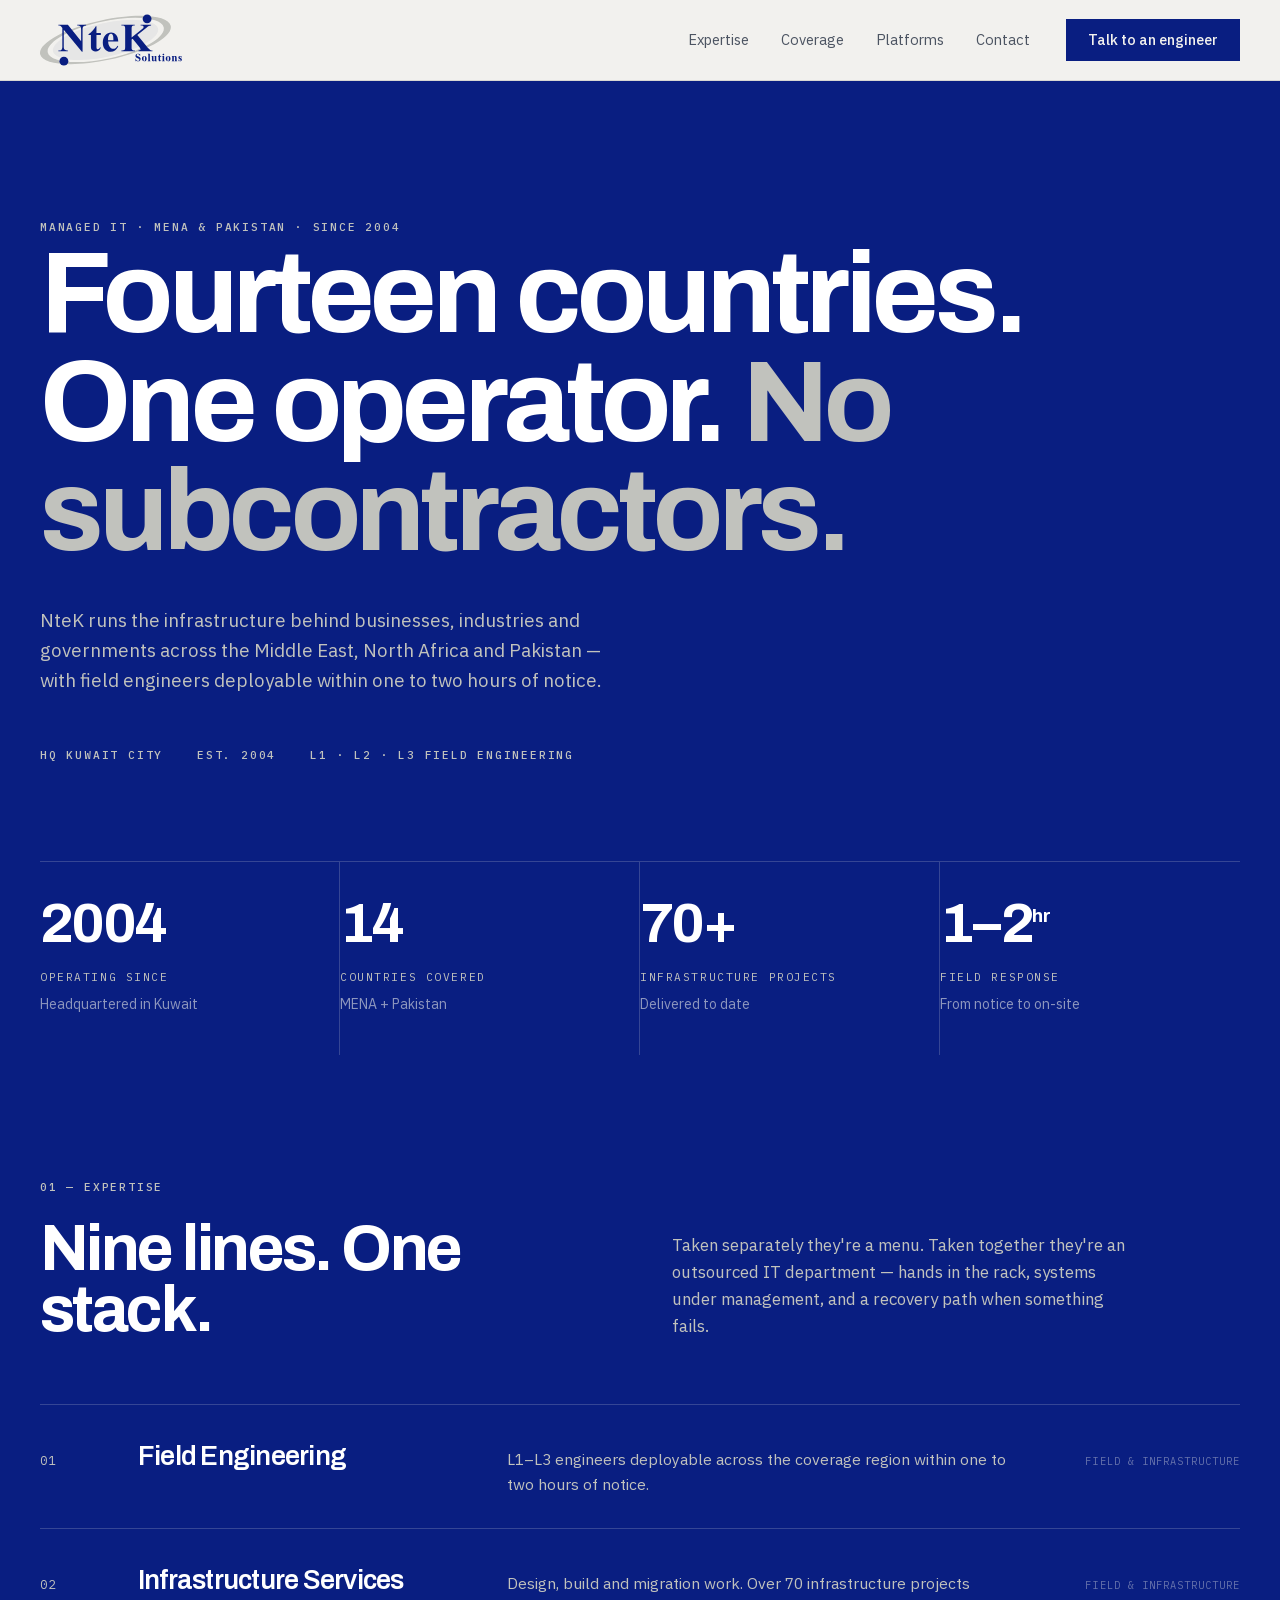
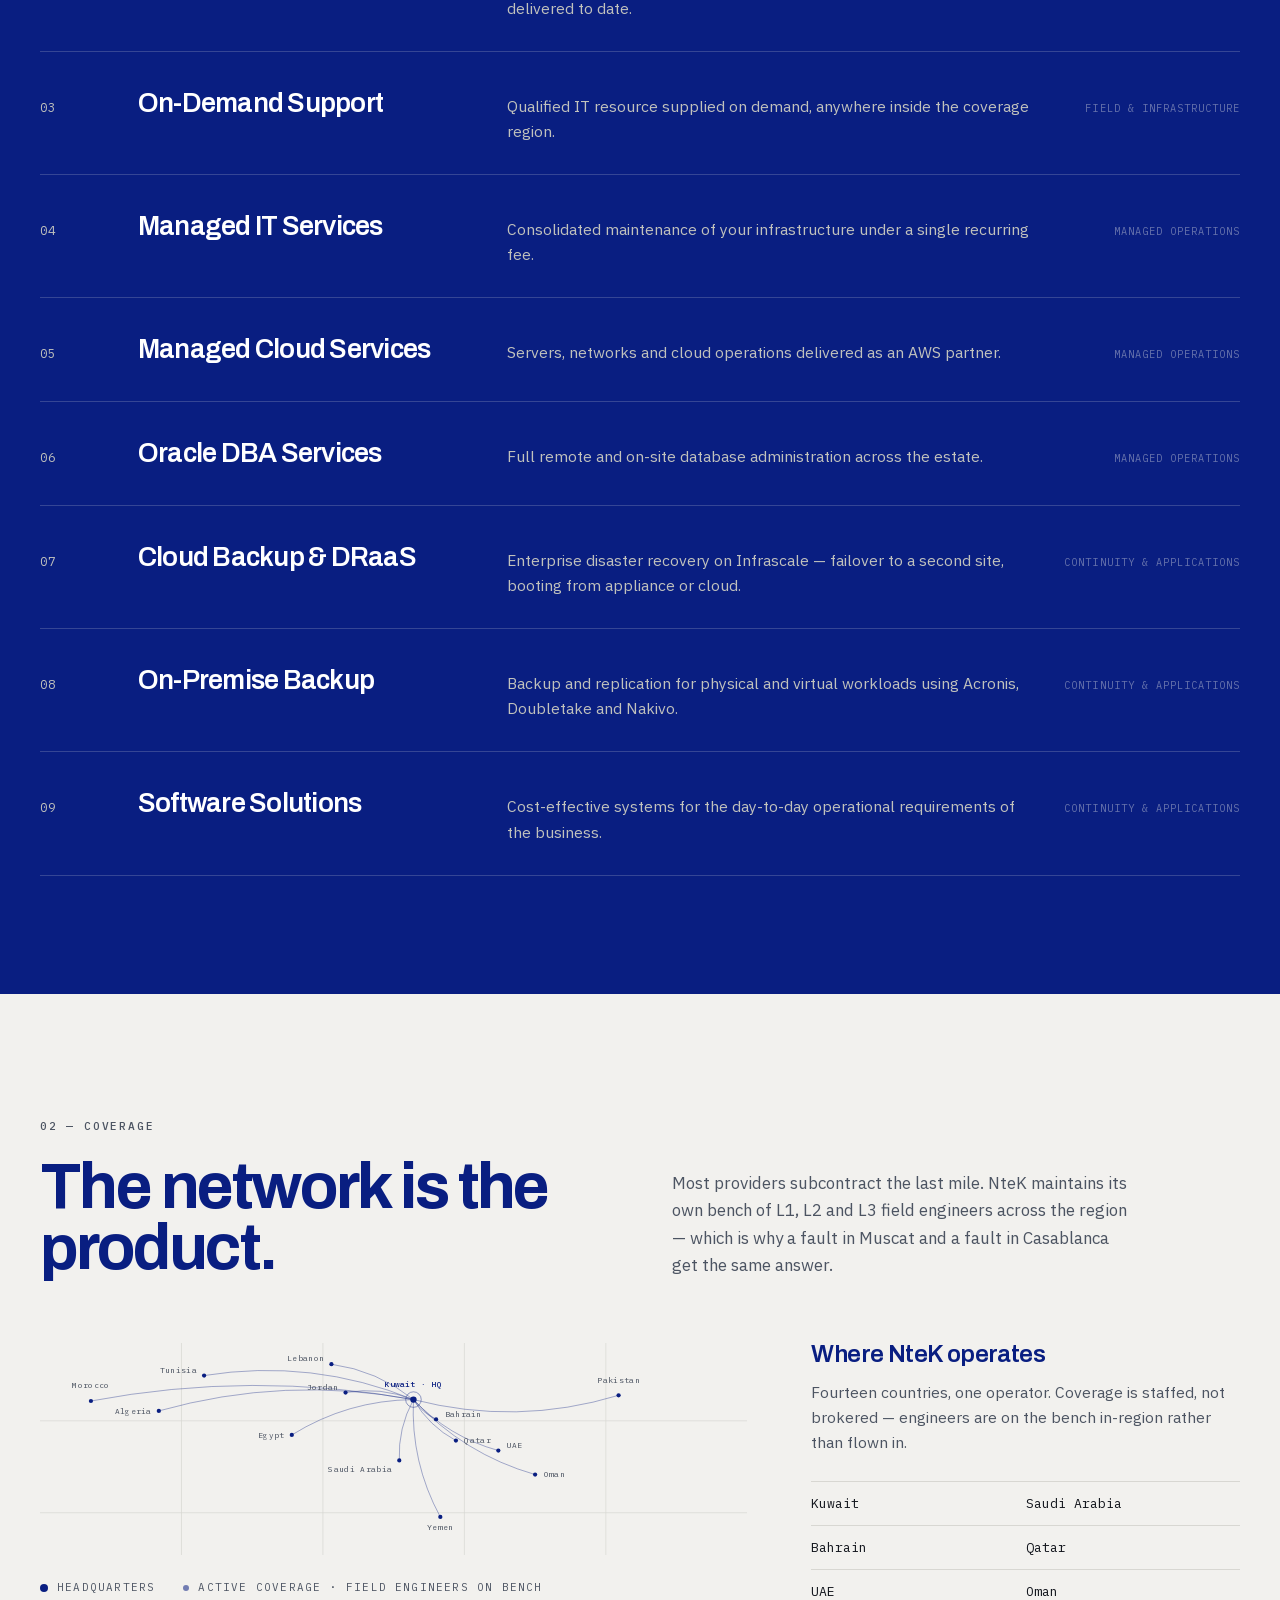
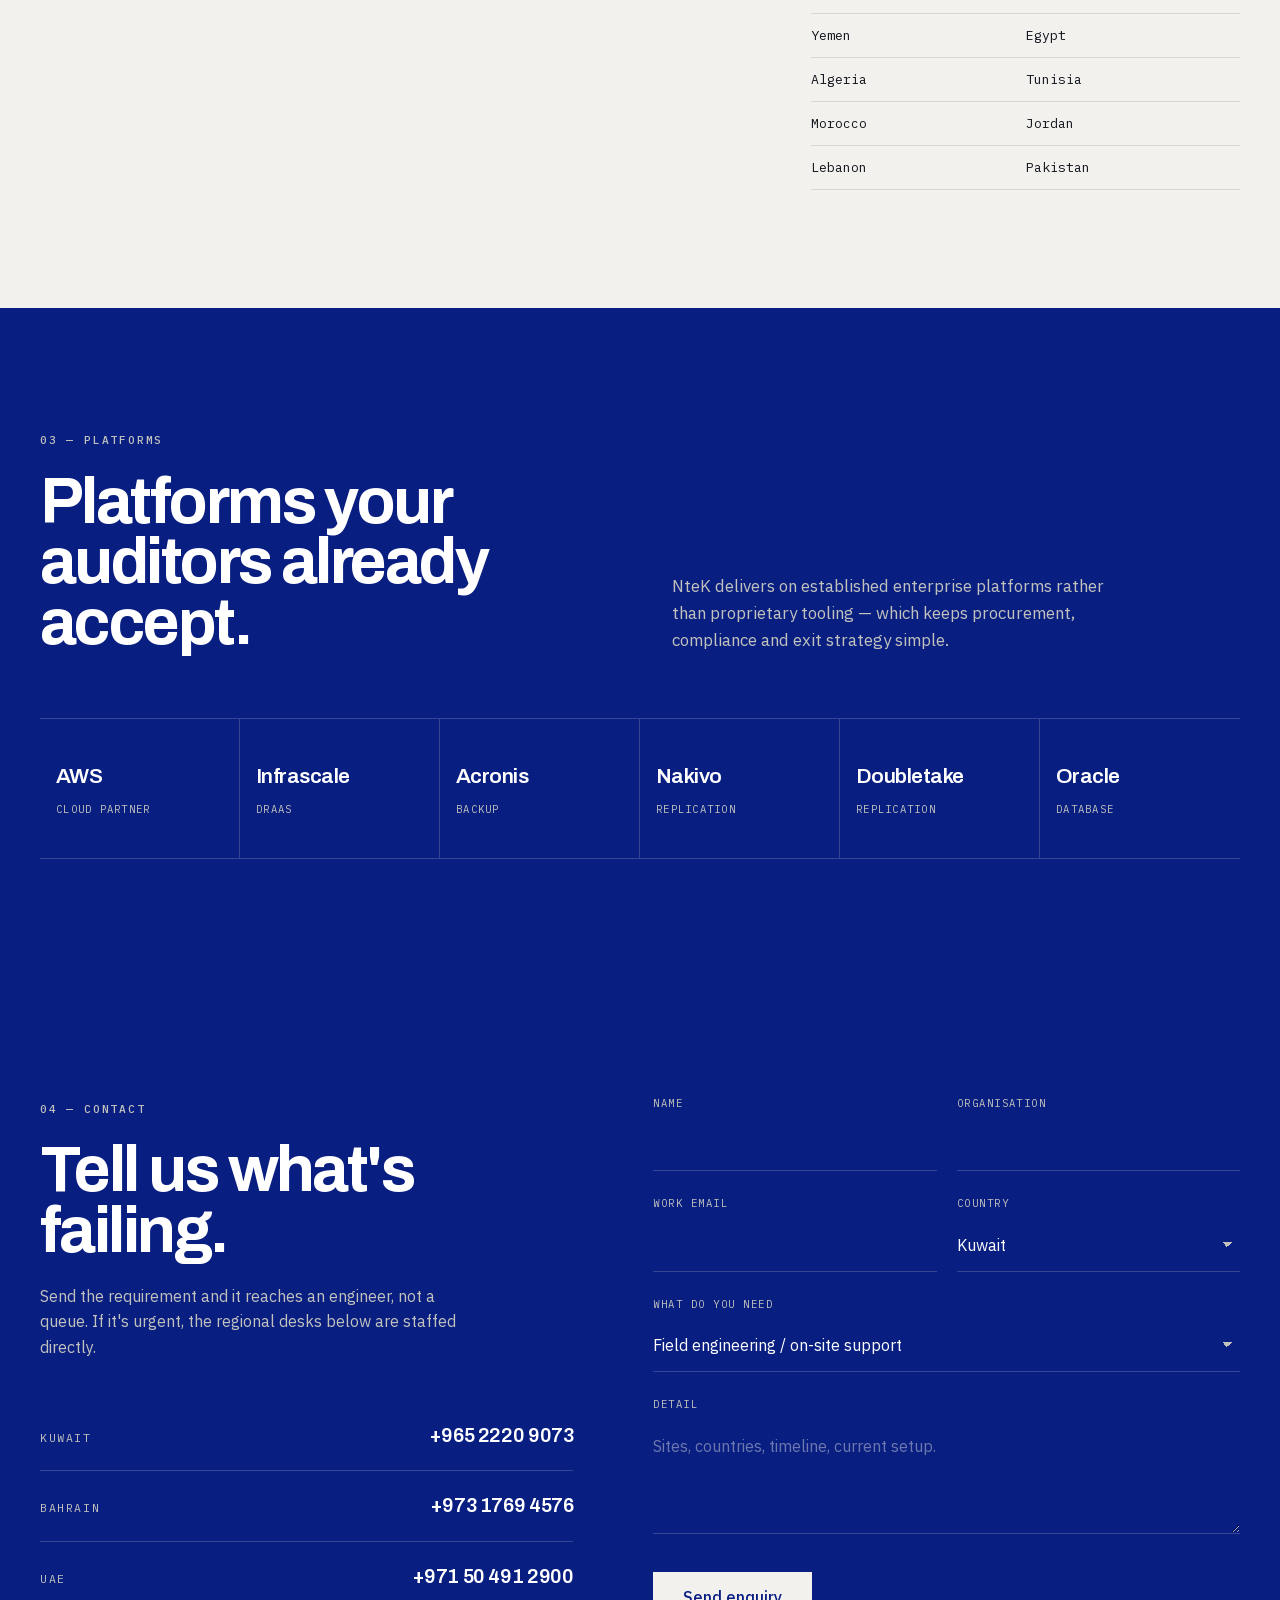
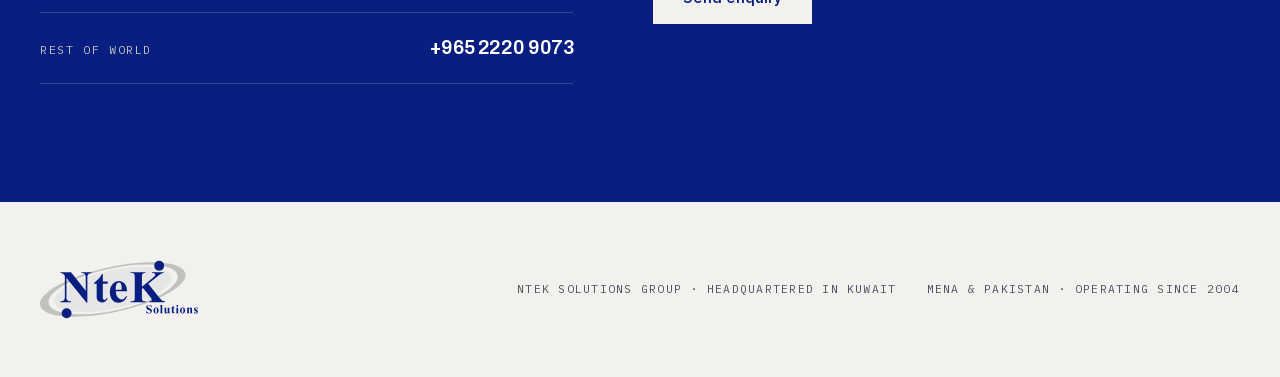
==== options/option-b/index.html @ 8e8845c2 "feat(options): two landing directions with the logo left unaltered Option A "Ledger" — Cuberto struc" ====
<!DOCTYPE html>
<html lang="en">
<head>
<meta charset="utf-8">
<meta name="viewport" content="width=device-width, initial-scale=1">
<title>NteK Solutions — Option B · Field Manual</title>
<meta name="description" content="NteK Solutions runs the IT infrastructure behind businesses, industries and governments across the Middle East, North Africa and Pakistan. Field engineers deployable within 1–2 hours. Headquartered in Kuwait since 2004.">
<link rel="stylesheet" href="style.css">
</head>
<body>

<!-- ====================================================== bone header -- -->
<header class="bar" id="top">
  <div class="shell bar__inner">
    <a href="#top" class="bar__brand" aria-label="NteK Solutions — home">
      <!-- master mark, unaltered — bone bar exists so it never sits on navy -->
      <img src="../../assets/NTeK-logo.svg" alt="NteK Solutions" width="256" height="102">
    </a>
    <nav class="bar__links" aria-label="Primary">
      <a href="#expertise">Expertise</a>
      <a href="#coverage">Coverage</a>
      <a href="#platforms">Platforms</a>
      <a href="#contact">Contact</a>
    </nav>
    <a href="#contact" class="bar__cta">Talk to an engineer</a>
    <button class="bar__toggle" aria-label="Menu" aria-expanded="false">
      <svg width="24" height="24" viewBox="0 0 24 24" fill="none" stroke="currentColor" stroke-width="1.6"><path d="M3 8h18M3 16h18"/></svg>
    </button>
  </div>
</header>

<!-- ============================================================= hero -- -->
<section class="hero">
  <div class="shell">
    <span class="mono">Managed IT · MENA &amp; Pakistan · Since 2004</span>
    <h1>Fourteen countries. One operator. <span class="dim">No subcontractors.</span></h1>
    <p class="hero__dek">
      NteK runs the infrastructure behind businesses, industries and governments
      across the Middle East, North Africa and Pakistan — with field engineers
      deployable within one to two hours of notice.
    </p>
    <div class="hero__meta">
      <span class="mono">HQ Kuwait City</span>
      <span class="mono">Est. 2004</span>
      <span class="mono">L1 · L2 · L3 field engineering</span>
    </div>
  </div>
</section>

<!-- ====================================================== proof strip -- -->
<section aria-label="Operating record">
  <div class="shell">
    <div class="proof reveal">
      <div class="proof__cell">
        <span class="proof__value">2004</span>
        <span class="proof__key">Operating since</span>
        <span class="proof__note">Headquartered in Kuwait</span>
      </div>
      <div class="proof__cell">
        <span class="proof__value" data-count="14">14</span>
        <span class="proof__key">Countries covered</span>
        <span class="proof__note">MENA + Pakistan</span>
      </div>
      <div class="proof__cell">
        <span class="proof__value" data-count="70" data-suffix="+">70+</span>
        <span class="proof__key">Infrastructure projects</span>
        <span class="proof__note">Delivered to date</span>
      </div>
      <div class="proof__cell">
        <span class="proof__value">1&ndash;2<sup>hr</sup></span>
        <span class="proof__key">Field response</span>
        <span class="proof__note">From notice to on-site</span>
      </div>
    </div>
  </div>
</section>

<!-- ======================================================== expertise -- -->
<section class="section" id="expertise">
  <div class="shell">
    <div class="section__head">
      <div class="reveal">
        <span class="mono">01 — Expertise</span>
        <h2>Nine lines. One stack.</h2>
      </div>
      <p class="reveal">
        Taken separately they're a menu. Taken together they're an outsourced IT
        department — hands in the rack, systems under management, and a recovery
        path when something fails.
      </p>
    </div>

    <div class="lines">
      <a class="line reveal" href="#contact">
        <span class="line__idx">01</span>
        <span class="line__name">Field Engineering</span>
        <span class="line__desc">L1–L3 engineers deployable across the coverage region within one to two hours of notice.</span>
        <span class="line__tier">Field &amp; infrastructure</span>
      </a>
      <a class="line reveal" href="#contact">
        <span class="line__idx">02</span>
        <span class="line__name">Infrastructure Services</span>
        <span class="line__desc">Design, build and migration work. Over 70 infrastructure projects delivered to date.</span>
        <span class="line__tier">Field &amp; infrastructure</span>
      </a>
      <a class="line reveal" href="#contact">
        <span class="line__idx">03</span>
        <span class="line__name">On-Demand Support</span>
        <span class="line__desc">Qualified IT resource supplied on demand, anywhere inside the coverage region.</span>
        <span class="line__tier">Field &amp; infrastructure</span>
      </a>
      <a class="line reveal" href="#contact">
        <span class="line__idx">04</span>
        <span class="line__name">Managed IT Services</span>
        <span class="line__desc">Consolidated maintenance of your infrastructure under a single recurring fee.</span>
        <span class="line__tier">Managed operations</span>
      </a>
      <a class="line reveal" href="#contact">
        <span class="line__idx">05</span>
        <span class="line__name">Managed Cloud Services</span>
        <span class="line__desc">Servers, networks and cloud operations delivered as an AWS partner.</span>
        <span class="line__tier">Managed operations</span>
      </a>
      <a class="line reveal" href="#contact">
        <span class="line__idx">06</span>
        <span class="line__name">Oracle DBA Services</span>
        <span class="line__desc">Full remote and on-site database administration across the estate.</span>
        <span class="line__tier">Managed operations</span>
      </a>
      <a class="line reveal" href="#contact">
        <span class="line__idx">07</span>
        <span class="line__name">Cloud Backup &amp; DRaaS</span>
        <span class="line__desc">Enterprise disaster recovery on Infrascale — failover to a second site, booting from appliance or cloud.</span>
        <span class="line__tier">Continuity &amp; applications</span>
      </a>
      <a class="line reveal" href="#contact">
        <span class="line__idx">08</span>
        <span class="line__name">On-Premise Backup</span>
        <span class="line__desc">Backup and replication for physical and virtual workloads using Acronis, Doubletake and Nakivo.</span>
        <span class="line__tier">Continuity &amp; applications</span>
      </a>
      <a class="line reveal" href="#contact">
        <span class="line__idx">09</span>
        <span class="line__name">Software Solutions</span>
        <span class="line__desc">Cost-effective systems for the day-to-day operational requirements of the business.</span>
        <span class="line__tier">Continuity &amp; applications</span>
      </a>
    </div>
  </div>
</section>

<!-- ==================================================== coverage (bone) -- -->
<section class="section section--bone" id="coverage">
  <div class="shell">
    <div class="section__head">
      <div class="reveal">
        <span class="mono">02 — Coverage</span>
        <h2>The network is the product.</h2>
      </div>
      <p class="reveal">
        Most providers subcontract the last mile. NteK maintains its own bench of
        L1, L2 and L3 field engineers across the region — which is why a fault in
        Muscat and a fault in Casablanca get the same answer.
      </p>
    </div>

    <div class="coverage__layout">
      <div class="map reveal" id="mapWrap">
        <svg viewBox="0 150 1000 300" role="img" aria-label="Map of NteK coverage across 14 countries in MENA and Pakistan">
          <g class="map__graticule" aria-hidden="true">
            <line x1="0" y1="130" x2="1000" y2="130"/>
            <line x1="0" y1="260" x2="1000" y2="260"/>
            <line x1="0" y1="390" x2="1000" y2="390"/>
            <line x1="200" y1="0" x2="200" y2="520"/>
            <line x1="400" y1="0" x2="400" y2="520"/>
            <line x1="600" y1="0" x2="600" y2="520"/>
            <line x1="800" y1="0" x2="800" y2="520"/>
          </g>
          <g id="mapLinks" aria-hidden="true"></g>
          <g id="mapNodes">
            <g class="map__node map__node--hub" data-order="0">
              <circle class="halo" cx="528" cy="230" r="11"/>
              <circle class="dot" cx="528" cy="230" r="4.5"/>
              <text x="528" y="212" text-anchor="middle">Kuwait · HQ</text>
            </g>
            <g class="map__node" data-order="1"><circle class="dot" cx="432" cy="220" r="3"/><text x="422" y="216" text-anchor="end">Jordan</text></g>
            <g class="map__node" data-order="2"><circle class="dot" cx="412" cy="180" r="3"/><text x="402" y="176" text-anchor="end">Lebanon</text></g>
            <g class="map__node" data-order="3"><circle class="dot" cx="356" cy="280" r="3"/><text x="346" y="284" text-anchor="end">Egypt</text></g>
            <g class="map__node" data-order="4"><circle class="dot" cx="232" cy="196" r="3"/><text x="222" y="192" text-anchor="end">Tunisia</text></g>
            <g class="map__node" data-order="5"><circle class="dot" cx="168" cy="246" r="3"/><text x="158" y="250" text-anchor="end">Algeria</text></g>
            <g class="map__node" data-order="6"><circle class="dot" cx="72" cy="232" r="3"/><text x="72" y="214" text-anchor="middle">Morocco</text></g>
            <g class="map__node" data-order="7"><circle class="dot" cx="508" cy="316" r="3"/><text x="498" y="332" text-anchor="end">Saudi Arabia</text></g>
            <g class="map__node" data-order="8"><circle class="dot" cx="560" cy="258" r="3"/><text x="572" y="254" text-anchor="start">Bahrain</text></g>
            <g class="map__node" data-order="9"><circle class="dot" cx="588" cy="288" r="3"/><text x="600" y="292" text-anchor="start">Qatar</text></g>
            <g class="map__node" data-order="10"><circle class="dot" cx="648" cy="302" r="3"/><text x="660" y="298" text-anchor="start">UAE</text></g>
            <g class="map__node" data-order="11"><circle class="dot" cx="700" cy="336" r="3"/><text x="712" y="340" text-anchor="start">Oman</text></g>
            <g class="map__node" data-order="12"><circle class="dot" cx="566" cy="396" r="3"/><text x="566" y="414" text-anchor="middle">Yemen</text></g>
            <g class="map__node" data-order="13"><circle class="dot" cx="818" cy="224" r="3"/><text x="818" y="206" text-anchor="middle">Pakistan</text></g>
          </g>
        </svg>
        <div class="map__legend">
          <span><i></i>Headquarters</span>
          <span><i class="node"></i>Active coverage · field engineers on bench</span>
        </div>
      </div>

      <aside class="coverage__panel reveal">
        <h3>Where NteK operates</h3>
        <p>
          Fourteen countries, one operator. Coverage is staffed, not brokered —
          engineers are on the bench in-region rather than flown in.
        </p>
        <ul class="countries">
          <li>Kuwait</li><li>Saudi Arabia</li>
          <li>Bahrain</li><li>Qatar</li>
          <li>UAE</li><li>Oman</li>
          <li>Yemen</li><li>Egypt</li>
          <li>Algeria</li><li>Tunisia</li>
          <li>Morocco</li><li>Jordan</li>
          <li>Lebanon</li><li>Pakistan</li>
        </ul>
      </aside>
    </div>
  </div>
</section>

<!-- ======================================================== platforms -- -->
<section class="section" id="platforms">
  <div class="shell">
    <div class="section__head">
      <div class="reveal">
        <span class="mono">03 — Platforms</span>
        <h2>Platforms your auditors already accept.</h2>
      </div>
      <p class="reveal">
        NteK delivers on established enterprise platforms rather than proprietary
        tooling — which keeps procurement, compliance and exit strategy simple.
      </p>
    </div>
    <div class="plat reveal">
      <div class="plat__item"><span class="plat__name">AWS</span><span class="plat__role">Cloud partner</span></div>
      <div class="plat__item"><span class="plat__name">Infrascale</span><span class="plat__role">DRaaS</span></div>
      <div class="plat__item"><span class="plat__name">Acronis</span><span class="plat__role">Backup</span></div>
      <div class="plat__item"><span class="plat__name">Nakivo</span><span class="plat__role">Replication</span></div>
      <div class="plat__item"><span class="plat__name">Doubletake</span><span class="plat__role">Replication</span></div>
      <div class="plat__item"><span class="plat__name">Oracle</span><span class="plat__role">Database</span></div>
    </div>
  </div>
</section>

<!-- ========================================================== contact -- -->
<section class="section" id="contact">
  <div class="shell">
    <div class="contact__layout">
      <div class="reveal">
        <span class="mono">04 — Contact</span>
        <h2 style="font-size:clamp(2.2rem,5vw,4.2rem);color:#fff;margin-top:20px">Tell us what's failing.</h2>
        <p style="margin-top:22px;max-width:44ch;color:var(--warm)">
          Send the requirement and it reaches an engineer, not a queue. If it's
          urgent, the regional desks below are staffed directly.
        </p>
        <div style="margin-top:40px">
          <div class="desk"><span class="desk__place">Kuwait</span><a class="desk__num" href="tel:+96522209073">+965 2220 9073</a></div>
          <div class="desk"><span class="desk__place">Bahrain</span><a class="desk__num" href="tel:+97317694576">+973 1769 4576</a></div>
          <div class="desk"><span class="desk__place">UAE</span><a class="desk__num" href="tel:+971504912900">+971 50 491 2900</a></div>
          <div class="desk"><span class="desk__place">Rest of world</span><a class="desk__num" href="tel:+96522209073">+965 2220 9073</a></div>
        </div>
      </div>

      <form class="reveal" id="enquiry" novalidate>
        <div class="field--row">
          <div class="field"><label for="b-name">Name</label><input type="text" id="b-name" name="name" autocomplete="name" required></div>
          <div class="field"><label for="b-org">Organisation</label><input type="text" id="b-org" name="organisation" autocomplete="organization"></div>
        </div>
        <div class="field--row">
          <div class="field"><label for="b-email">Work email</label><input type="email" id="b-email" name="email" autocomplete="email" required></div>
          <div class="field"><label for="b-country">Country</label>
            <select id="b-country" name="country">
              <option>Kuwait</option><option>Saudi Arabia</option><option>Bahrain</option>
              <option>Qatar</option><option>UAE</option><option>Oman</option>
              <option>Yemen</option><option>Egypt</option><option>Algeria</option>
              <option>Tunisia</option><option>Morocco</option><option>Jordan</option>
              <option>Lebanon</option><option>Pakistan</option><option>Other</option>
            </select>
          </div>
        </div>
        <div class="field"><label for="b-need">What do you need</label>
          <select id="b-need" name="need">
            <option>Field engineering / on-site support</option>
            <option>Infrastructure project</option>
            <option>Managed IT services</option>
            <option>Managed cloud / AWS</option>
            <option>Backup &amp; disaster recovery</option>
            <option>Oracle DBA</option>
            <option>Something else</option>
          </select>
        </div>
        <div class="field"><label for="b-msg">Detail</label>
          <textarea id="b-msg" name="message" placeholder="Sites, countries, timeline, current setup."></textarea>
        </div>
        <button type="submit" class="submit">Send enquiry</button>
        <p class="form-note" id="formNote" role="status"></p>
      </form>
    </div>
  </div>
</section>

<!-- =========================================================== footer -- -->
<footer class="foot">
  <div class="shell foot__inner">
    <!-- master mark on bone — unaltered -->
    <img src="../../assets/NTeK-logo.svg" alt="NteK Solutions" width="256" height="102">
    <span>NteK Solutions Group · Headquartered in Kuwait</span>
    <span>MENA &amp; Pakistan · Operating since 2004</span>
  </div>
</footer>

<script src="app.js"></script>
</body>
</html>
---- options/option-b/style.css ----
/* ==========================================================================
   NteK Solutions — OPTION B · "Field Manual"
   Reference structure: Vide Infra (single committed field colour, left-aligned
   massive grotesk, period-terminated lines, numbered expertise verticals,
   hairline rules, near-zero chrome).

   The brand navy is the GROUND here, not an accent — which is the whole point.
   #091E81 was never usable as ink on near-black (1.42:1). As a field it is
   correct at full strength, and the brand greys become the type:
     #E6E6E6 on #091E81 = 11.1:1   (primary text)
     #C1C2BD on #091E81 =  7.7:1   (secondary text)
   Header and footer are bone so the logo NEVER sits on navy — verified: on
   #091E81 the word "Solutions" vanishes and the K breaks out of the ellipse.
   The master mark therefore ships unaltered in both options.
   ========================================================================== */

/* --------------------------------------------------------------- fonts -- */
@font-face{font-family:'Archivo';src:url('../../assets/fonts/archivo-var.woff2') format('woff2');font-weight:400 800;font-style:normal;font-display:swap}
@font-face{font-family:'Plex Sans';src:url('../../assets/fonts/plexsans-var.woff2') format('woff2');font-weight:400 500;font-style:normal;font-display:swap}
@font-face{font-family:'Plex Mono';src:url('../../assets/fonts/plexmono-400.woff2') format('woff2');font-weight:400;font-style:normal;font-display:swap}
@font-face{font-family:'Plex Mono';src:url('../../assets/fonts/plexmono-500.woff2') format('woff2');font-weight:500;font-style:normal;font-display:swap}

/* -------------------------------------------------------------- tokens -- */
:root{
  --navy:      #091E81;
  --navy-deep: #060F4F;
  --bone:      #F2F1EE;
  --grey:      #E6E6E6;
  --warm:      #C1C2BD;
  --ink:       #12151C;
  --ink-soft:  #4C5462;

  --rule-on-navy: rgba(230,230,230,.20);
  --rule-on-bone: #D8D7D2;

  --shell: 1360px;
  --ease: cubic-bezier(.22,.61,.36,1);
}

/* --------------------------------------------------------------- reset -- */
*,*::before,*::after{box-sizing:border-box}
html{-webkit-text-size-adjust:100%;scroll-behavior:smooth}
body{
  margin:0;background:var(--navy);color:var(--grey);
  font-family:'Plex Sans',system-ui,sans-serif;font-size:16px;line-height:1.6;
  -webkit-font-smoothing:antialiased;text-rendering:optimizeLegibility;
}
img,svg{display:block;max-width:100%}
a{color:inherit;text-decoration:none}
h1,h2,h3{margin:0;font-family:'Archivo',system-ui,sans-serif;font-weight:700;letter-spacing:-.04em;line-height:.95}
p{margin:0}
button,input,select,textarea{font:inherit;color:inherit}

.shell{width:100%;max-width:var(--shell);margin-inline:auto;padding-inline:40px}

.mono{
  font-family:'Plex Mono',monospace;font-size:.7rem;font-weight:500;
  letter-spacing:.16em;text-transform:uppercase;color:var(--warm);
}

/* --------------------------------------------------------------- reveal -- */
.reveal{opacity:0;transform:translateY(20px);transition:opacity .75s var(--ease),transform .75s var(--ease)}
.reveal.is-in{opacity:1;transform:none}
.rule{height:1px;background:var(--rule-on-navy);transform:scaleX(0);transform-origin:left;transition:transform .9s var(--ease)}
.rule.is-in{transform:scaleX(1)}
@media (prefers-reduced-motion:reduce){
  .reveal{opacity:1;transform:none;transition:none}
  .rule{transform:none;transition:none}
  html{scroll-behavior:auto}
}

/* -------------------------------------------------------- bone header -- */
/* Deliberately a full bone bar, not a floating chip: it gives the 2004 serif
   mark a contained, formal home instead of asking it to compete with the
   display type. Also means the logo needs no dark variant.                  */
.bar{position:sticky;top:0;z-index:60;background:var(--bone);border-bottom:1px solid var(--rule-on-bone)}
.bar__inner{display:flex;align-items:center;gap:36px;height:80px}
.bar__brand img{width:142px;height:auto}      /* master logo, unaltered */
.bar__links{display:flex;gap:32px;margin-left:auto;font-size:.92rem;color:var(--ink-soft)}
.bar__links a{position:relative;padding:3px 0}
.bar__links a::after{content:'';position:absolute;left:0;right:100%;bottom:0;height:1px;background:var(--navy);transition:right .35s var(--ease)}
.bar__links a:hover{color:var(--navy)}
.bar__links a:hover::after{right:0}
.bar__cta{display:inline-flex;align-items:center;height:42px;padding:0 22px;background:var(--navy);color:var(--bone);font-size:.9rem;font-weight:500;transition:background .3s var(--ease)}
.bar__cta:hover{background:var(--navy-deep)}
.bar__toggle{display:none;margin-left:auto;background:none;border:0;padding:8px;cursor:pointer;color:var(--navy)}

/* ---------------------------------------------------------------- hero -- */
.hero{padding:132px 0 96px}
.hero h1{
  font-size:clamp(3rem,9vw,8.2rem);color:#fff;max-width:16ch;
}
.hero h1 .dim{color:var(--warm)}
.hero__dek{margin-top:38px;max-width:52ch;font-size:1.18rem;color:var(--warm)}
.hero__meta{display:flex;gap:34px;flex-wrap:wrap;margin-top:52px}

/* --------------------------------------------------------- proof strip -- */
.proof{display:grid;grid-template-columns:repeat(4,1fr);border-top:1px solid var(--rule-on-navy)}
.proof__cell{padding:34px 28px 40px 0;border-right:1px solid var(--rule-on-navy)}
.proof__cell:last-child{border-right:0}
.proof__value{display:block;font-family:'Archivo',sans-serif;font-weight:700;font-size:clamp(2.3rem,4.4vw,3.6rem);letter-spacing:-.045em;line-height:1;color:#fff}
.proof__value sup{font-size:.34em;vertical-align:super;letter-spacing:0}
.proof__key{display:block;margin-top:16px;font-family:'Plex Mono',monospace;font-size:.7rem;letter-spacing:.14em;text-transform:uppercase;color:var(--warm)}
.proof__note{display:block;margin-top:6px;font-size:.88rem;color:rgba(230,230,230,.6)}

/* ------------------------------------------------------------- section -- */
.section{padding:118px 0}
.section--bone{background:var(--bone);color:var(--ink)}
.section__head{display:grid;grid-template-columns:1fr 1fr;gap:64px;align-items:end;margin-bottom:64px}
.section__head h2{font-size:clamp(2.2rem,5vw,4.2rem);color:#fff;margin-top:20px}
.section--bone .section__head h2{color:var(--navy)}
.section--bone .mono{color:var(--ink-soft)}
.section__head p{font-size:1.06rem;color:var(--warm);max-width:46ch}
.section--bone .section__head p{color:var(--ink-soft)}

/* ------------------------------------------- numbered expertise rows -- */
/* Vide Infra's "select an expertise" pattern, taken to nine lines. Each row
   is a whole clickable band — number, name, description, marker.            */
.lines{border-top:1px solid var(--rule-on-navy)}
.line{
  display:grid;grid-template-columns:72px minmax(200px,1fr) minmax(0,1.55fr) 176px;
  gap:26px;align-items:baseline;
  padding:30px 0;border-bottom:1px solid var(--rule-on-navy);
  transition:background .35s var(--ease),padding .35s var(--ease);
}
.line:hover{background:rgba(230,230,230,.055);padding-inline:22px}
.line__idx{font-family:'Plex Mono',monospace;font-size:.78rem;letter-spacing:.12em;color:var(--warm)}
.line__name{font-family:'Archivo',sans-serif;font-weight:600;font-size:clamp(1.25rem,2.1vw,1.85rem);letter-spacing:-.028em;color:#fff;transition:transform .35s var(--ease)}
.line:hover .line__name{transform:translateX(7px)}
.line__desc{font-size:.98rem;color:var(--warm);max-width:58ch}
.line__tier{
  justify-self:end;text-align:right;
  font-family:'Plex Mono',monospace;font-size:.64rem;line-height:1.5;
  letter-spacing:.1em;text-transform:uppercase;color:rgba(230,230,230,.42);
}

/* ------------------------------------------------- coverage (on bone) -- */
/* The single contrast beat in the page. Navy map on bone, inverted from
   everything around it — and the one asset no competitor in the category has. */
.coverage__layout{display:grid;grid-template-columns:1.65fr 1fr;gap:64px;align-items:start}
.map svg{width:100%;height:auto}
.map__graticule line{stroke:var(--rule-on-bone);stroke-width:1}
.map__link{fill:none;stroke:rgba(9,30,129,.42);stroke-width:1.2;stroke-dasharray:var(--len);stroke-dashoffset:var(--len)}
.is-drawn .map__link{animation:draw 1.1s var(--ease) forwards;animation-delay:var(--d)}
@keyframes draw{to{stroke-dashoffset:0}}
.map__node{opacity:0}
.is-drawn .map__node{animation:pop .5s var(--ease) forwards;animation-delay:var(--d)}
@keyframes pop{from{opacity:0;transform:translateY(5px)}to{opacity:1;transform:none}}
.map__node .dot{fill:var(--navy)}
.map__node--hub .halo{fill:none;stroke:rgba(9,30,129,.5);stroke-width:1.2}
.map__node text{font-family:'Plex Mono',monospace;font-size:11px;fill:var(--ink-soft);letter-spacing:.04em}
.map__node--hub text{fill:var(--navy);font-weight:500}
@media (prefers-reduced-motion:reduce){
  .map__node{opacity:1}
  .map__link{stroke-dashoffset:0}
  .is-drawn .map__link,.is-drawn .map__node{animation:none}
}
.map__legend{display:flex;gap:28px;flex-wrap:wrap;margin-top:24px;font-family:'Plex Mono',monospace;font-size:.68rem;letter-spacing:.11em;text-transform:uppercase;color:var(--ink-soft)}
.map__legend span{display:inline-flex;align-items:center;gap:9px}
.map__legend i{width:8px;height:8px;border-radius:50%;background:var(--navy)}
.map__legend i.node{width:6px;height:6px;background:rgba(9,30,129,.55)}

.countries{list-style:none;margin:26px 0 0;padding:0;display:grid;grid-template-columns:1fr 1fr;gap:0;border-top:1px solid var(--rule-on-bone)}
.countries li{padding:11px 0;border-bottom:1px solid var(--rule-on-bone);font-family:'Plex Mono',monospace;font-size:.82rem;color:var(--ink)}
.coverage__panel h3{font-family:'Archivo',sans-serif;font-size:1.5rem;font-weight:600;letter-spacing:-.025em;color:var(--navy)}
.coverage__panel p{margin-top:14px;color:var(--ink-soft);font-size:.98rem}

/* ----------------------------------------------------------- platforms -- */
.plat{display:grid;grid-template-columns:repeat(6,1fr);border-top:1px solid var(--rule-on-navy);border-bottom:1px solid var(--rule-on-navy)}
.plat__item{padding:40px 16px;border-right:1px solid var(--rule-on-navy);transition:background .3s var(--ease)}
.plat__item:last-child{border-right:0}
.plat__item:hover{background:rgba(230,230,230,.055)}
.plat__name{display:block;font-family:'Archivo',sans-serif;font-weight:600;font-size:1.32rem;letter-spacing:-.025em;color:#fff}
.plat__role{display:block;margin-top:8px;font-family:'Plex Mono',monospace;font-size:.66rem;letter-spacing:.12em;text-transform:uppercase;color:var(--warm)}

/* ------------------------------------------------------------- contact -- */
.contact__layout{display:grid;grid-template-columns:1fr 1.1fr;gap:80px;align-items:start}
.desk{display:flex;justify-content:space-between;align-items:baseline;gap:20px;padding:19px 0;border-bottom:1px solid var(--rule-on-navy)}
.desk__place{font-family:'Plex Mono',monospace;font-size:.72rem;letter-spacing:.14em;text-transform:uppercase;color:var(--warm)}
.desk__num{font-family:'Archivo',sans-serif;font-weight:600;font-size:1.24rem;letter-spacing:-.02em;color:#fff;transition:opacity .25s}
.desk__num:hover{opacity:.7}

.field{margin-bottom:24px}
.field--row{display:grid;grid-template-columns:1fr 1fr;gap:20px}
label{display:block;margin-bottom:9px;font-family:'Plex Mono',monospace;font-size:.66rem;letter-spacing:.14em;text-transform:uppercase;color:var(--warm)}
input,select,textarea{
  width:100%;background:transparent;border:0;border-bottom:1px solid var(--rule-on-navy);
  padding:12px 0;font-size:1rem;color:#fff;border-radius:0;transition:border-color .3s var(--ease);
}
select option{color:var(--ink);background:var(--bone)}
select{appearance:none;background-image:linear-gradient(45deg,transparent 50%,var(--warm) 50%),linear-gradient(135deg,var(--warm) 50%,transparent 50%);background-position:calc(100% - 13px) 21px,calc(100% - 8px) 21px;background-size:5px 5px;background-repeat:no-repeat}
textarea{min-height:112px;resize:vertical}
input:focus,select:focus,textarea:focus{outline:none;border-bottom-color:#fff}
input::placeholder,textarea::placeholder{color:rgba(230,230,230,.45)}
.submit{margin-top:6px;display:inline-flex;align-items:center;height:52px;padding:0 30px;background:var(--bone);color:var(--navy);border:0;font-weight:500;cursor:pointer;transition:transform .3s var(--ease),background .3s var(--ease)}
.submit:hover{transform:translateY(-2px);background:#fff}
.form-note{margin-top:16px;font-size:.86rem;color:var(--warm);min-height:1.2em}

/* -------------------------------------------------------------- footer -- */
.foot{background:var(--bone);color:var(--ink);padding:56px 0}
.foot__inner{display:flex;align-items:center;gap:30px;flex-wrap:wrap}
.foot img{width:158px;height:auto}            /* master logo, unaltered */
.foot span{font-family:'Plex Mono',monospace;font-size:.71rem;letter-spacing:.11em;text-transform:uppercase;color:var(--ink-soft)}
.foot span:nth-of-type(1){margin-left:auto}

/* ---------------------------------------------------------- responsive -- */
@media (max-width:1100px){
  .section__head{grid-template-columns:1fr;gap:24px;align-items:start}
  .coverage__layout{grid-template-columns:1fr;gap:44px}
  .plat{grid-template-columns:repeat(3,1fr)}
  .plat__item:nth-child(3n){border-right:0}
  .plat__item:nth-child(-n+3){border-bottom:1px solid var(--rule-on-navy)}
  .line{grid-template-columns:64px 1fr;gap:12px 20px}
  .line__desc{grid-column:2}
  .line__tier{display:none}
}
@media (max-width:860px){
  .shell{padding-inline:24px}
  .bar__links,.bar__cta{display:none}
  .bar__toggle{display:block}
  .bar.is-open .bar__links{
    display:flex;flex-direction:column;gap:0;
    position:absolute;left:0;right:0;top:80px;
    background:var(--bone);border-bottom:1px solid var(--rule-on-bone);padding:6px 24px 18px;
  }
  .bar.is-open .bar__links a{padding:14px 0;border-bottom:1px solid var(--rule-on-bone);font-size:1.05rem}
  .bar.is-open .bar__links a:last-child{border-bottom:0}
  .hero{padding:80px 0 64px}
  .proof{grid-template-columns:1fr 1fr}
  .proof__cell{padding:26px 20px 30px 0;border-bottom:1px solid var(--rule-on-navy)}
  .proof__cell:nth-child(2n){border-right:0}
  .section{padding:76px 0}
  .contact__layout{grid-template-columns:1fr;gap:52px}
}
@media (max-width:560px){
  .plat{grid-template-columns:1fr 1fr}
  .plat__item:nth-child(2n){border-right:0}
  .field--row{grid-template-columns:1fr}
  .countries{grid-template-columns:1fr}
  .map__node text{font-size:15px}
  .foot span:nth-of-type(1){margin-left:0}
}
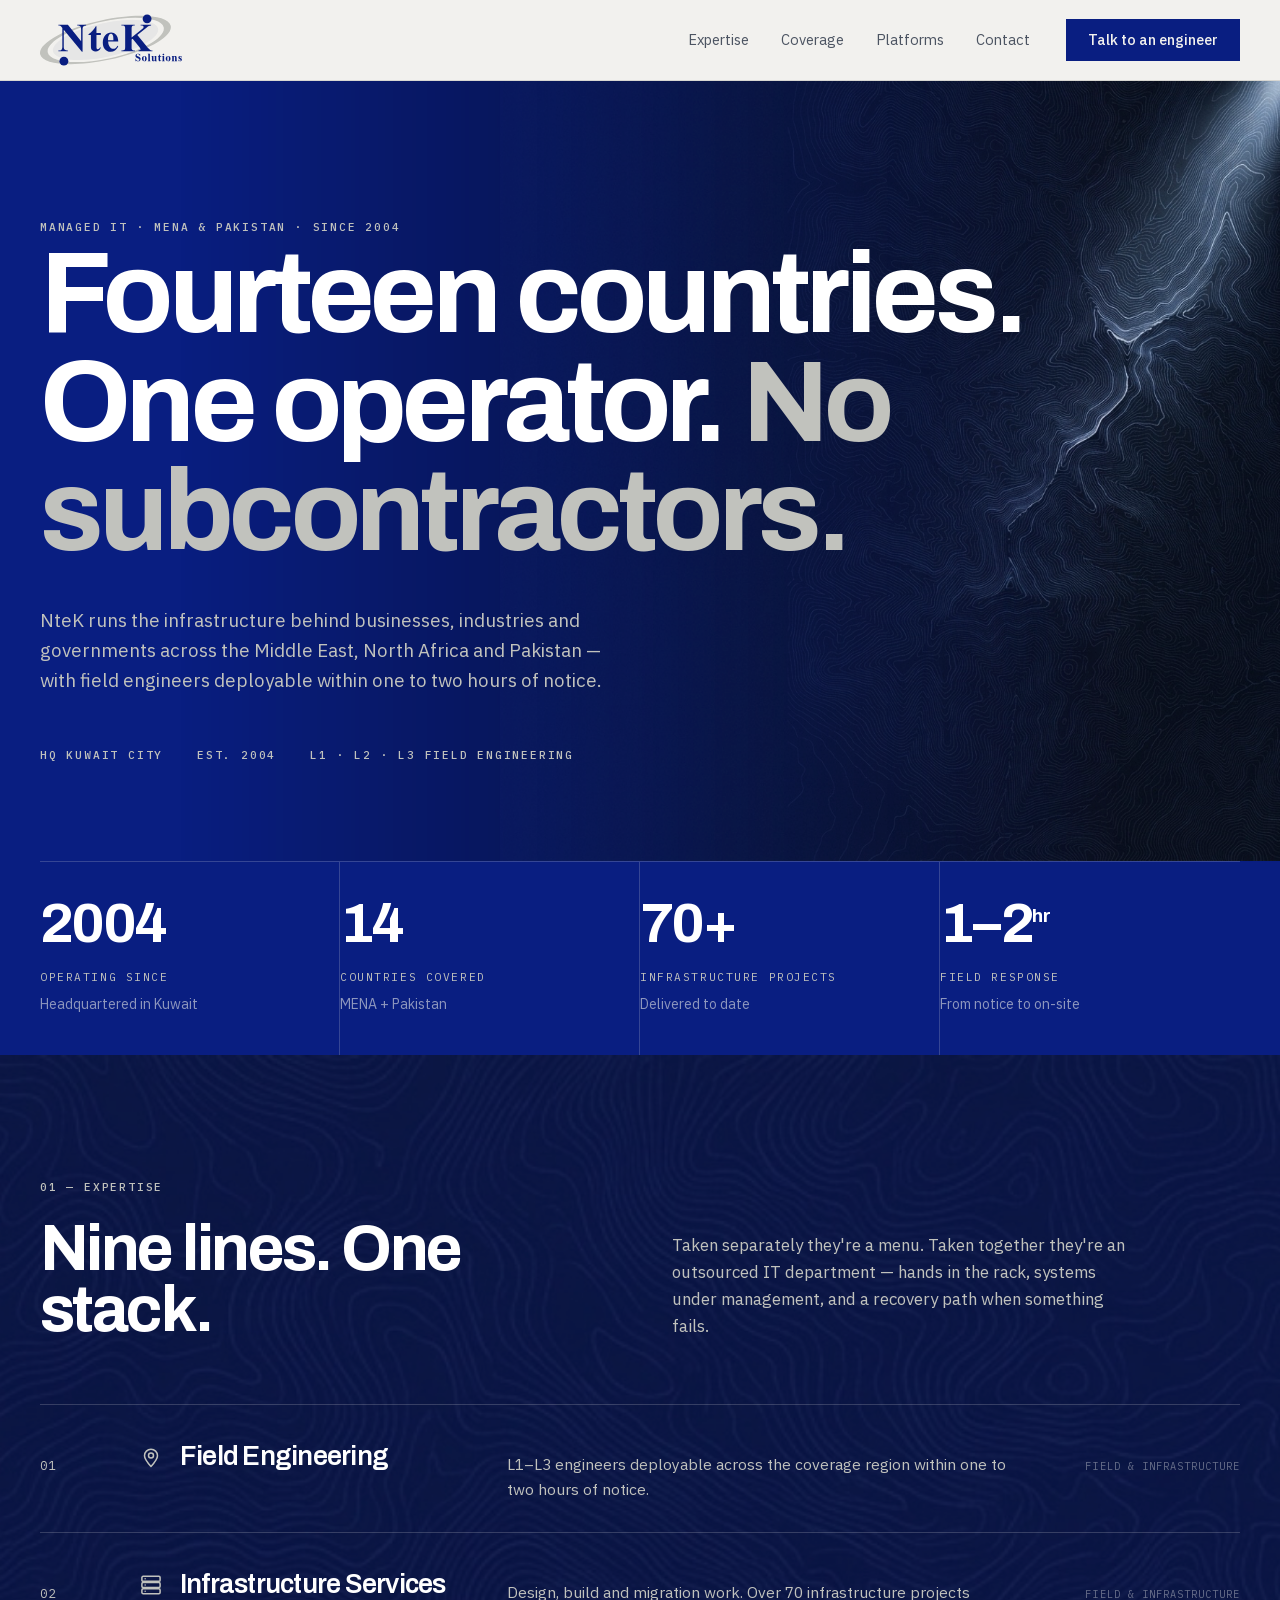
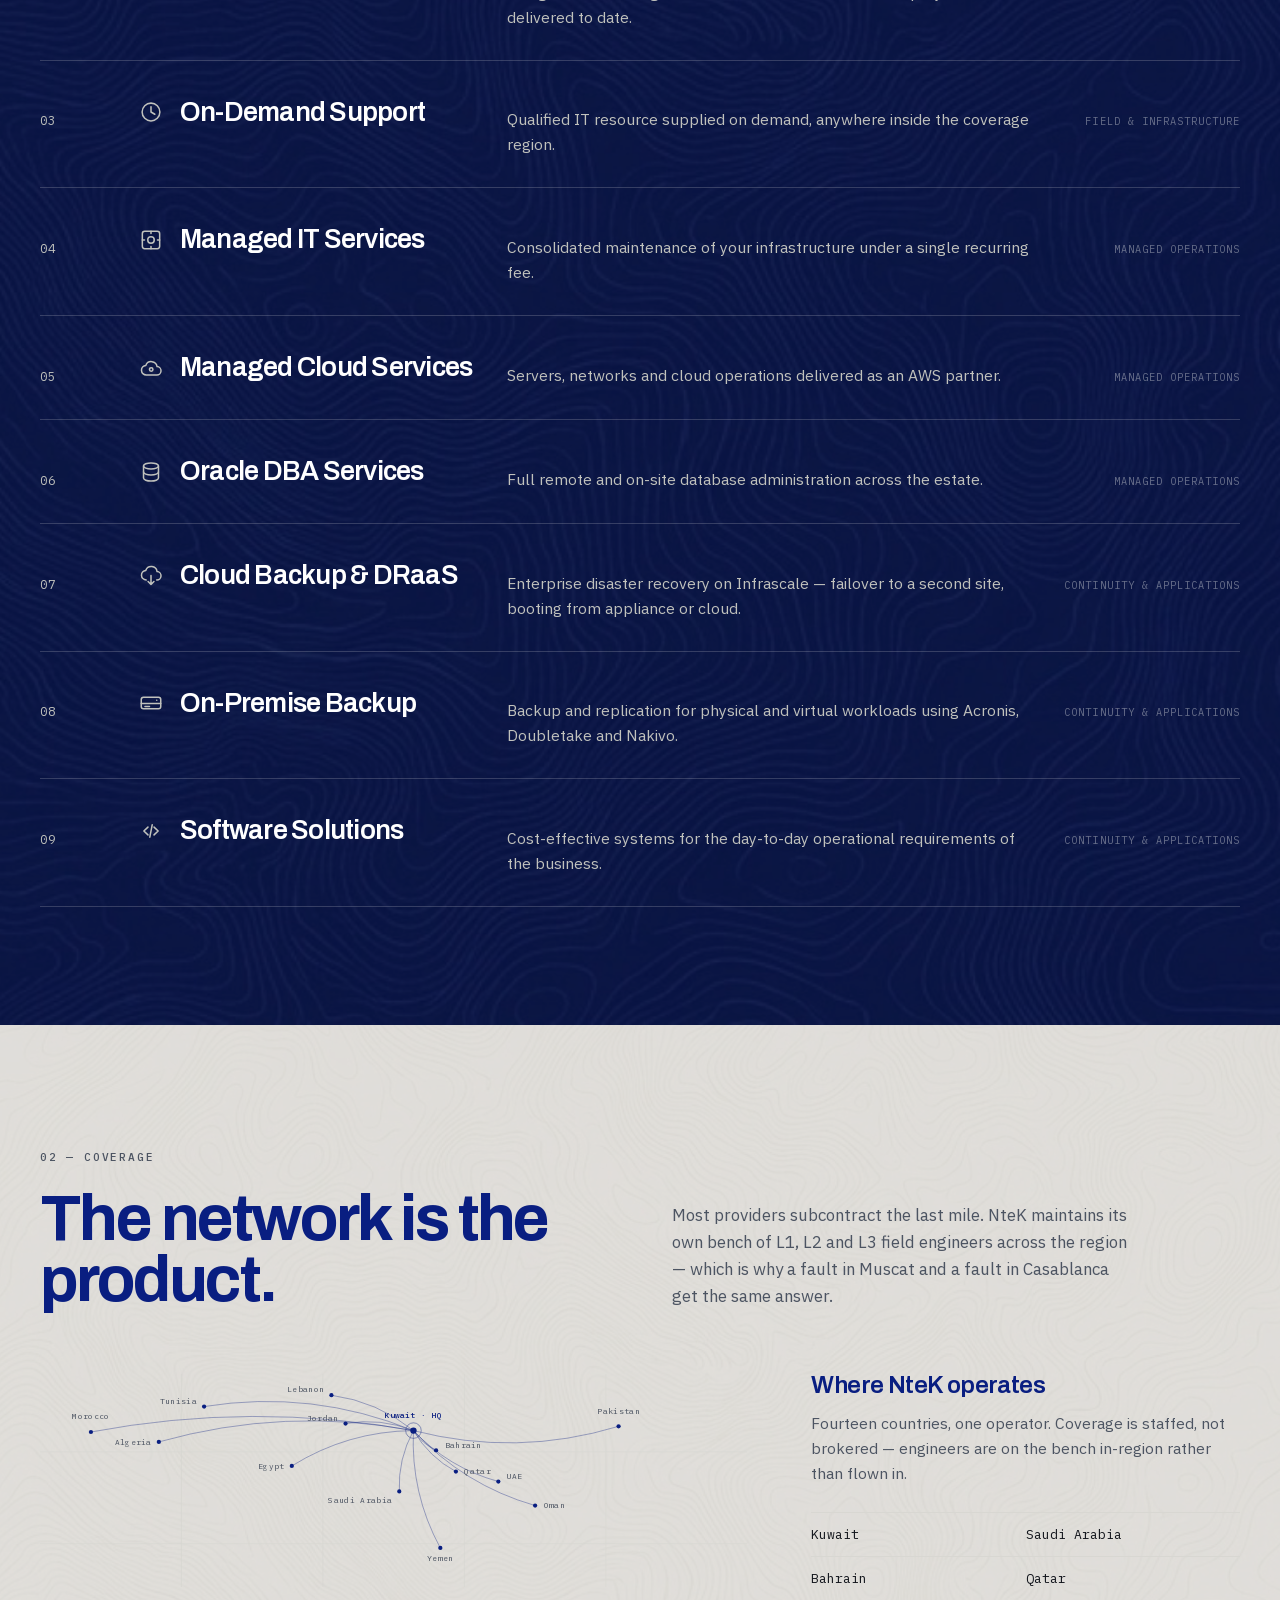
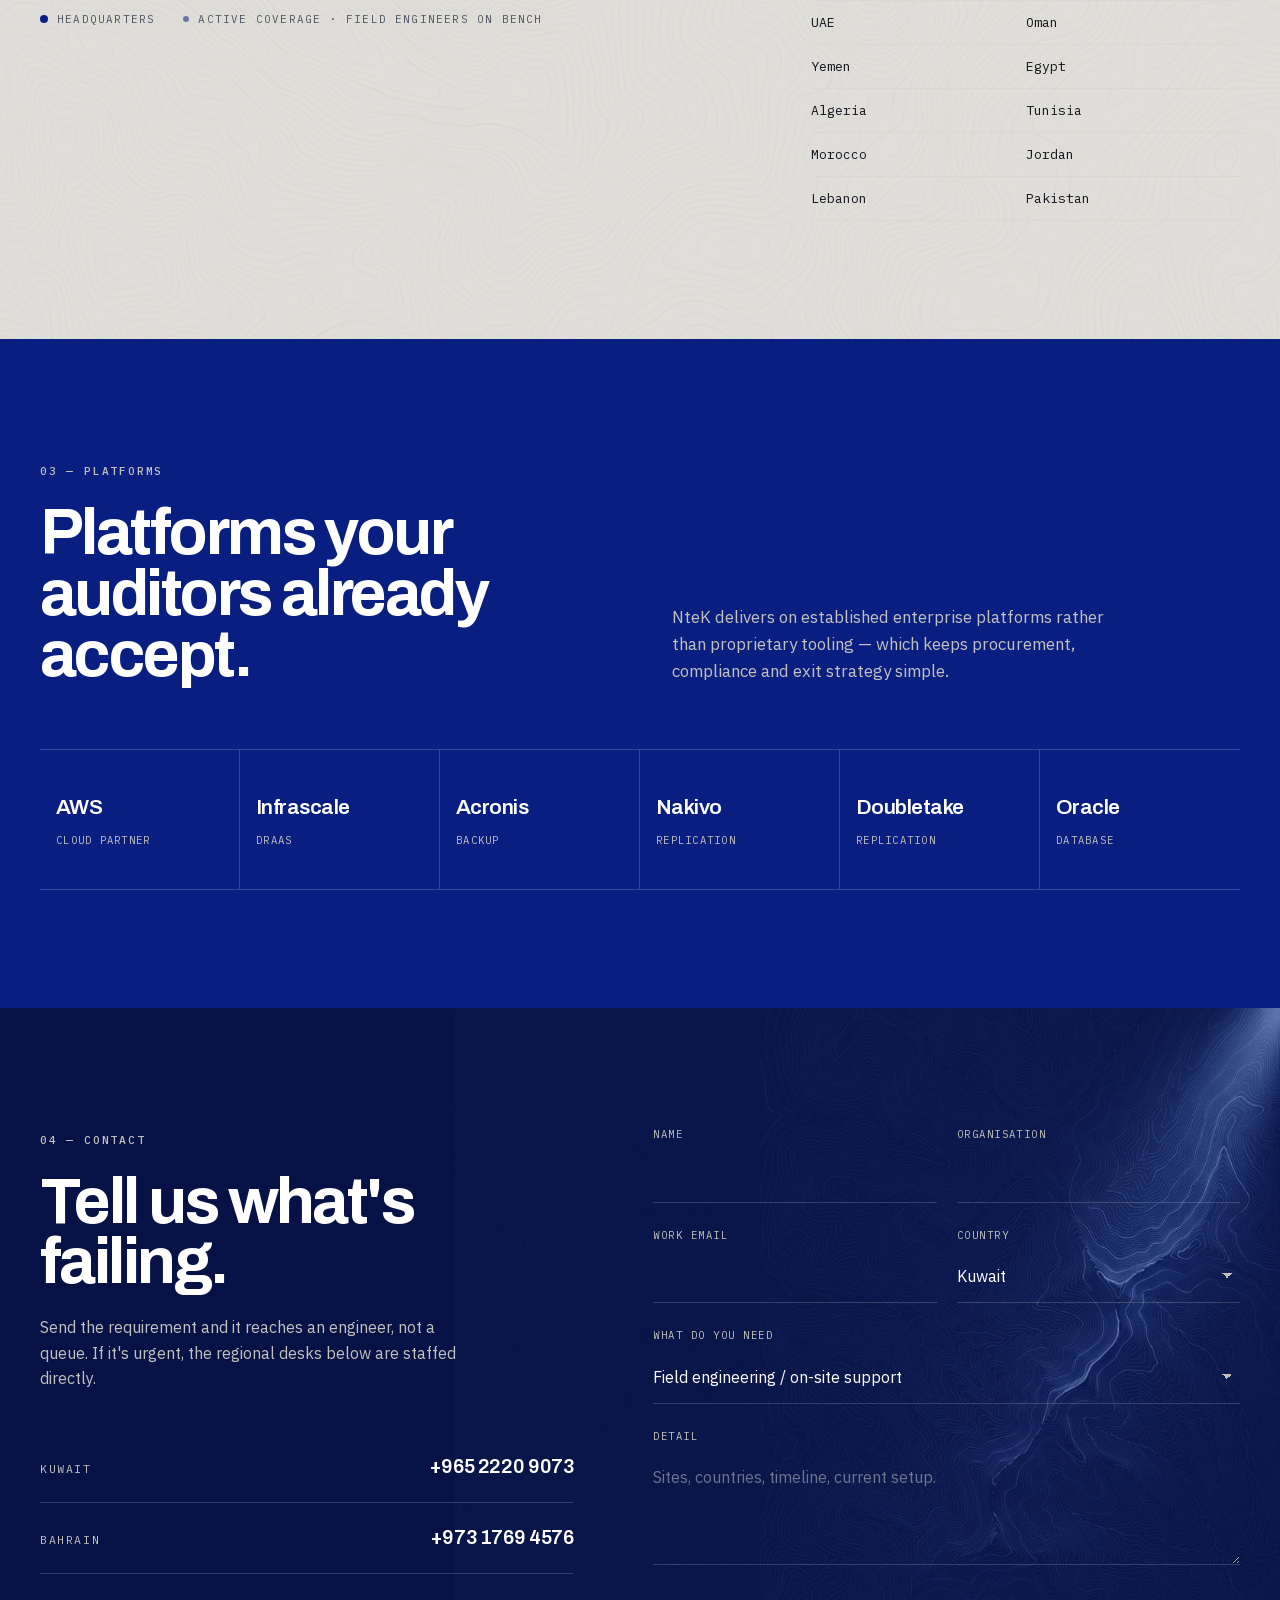
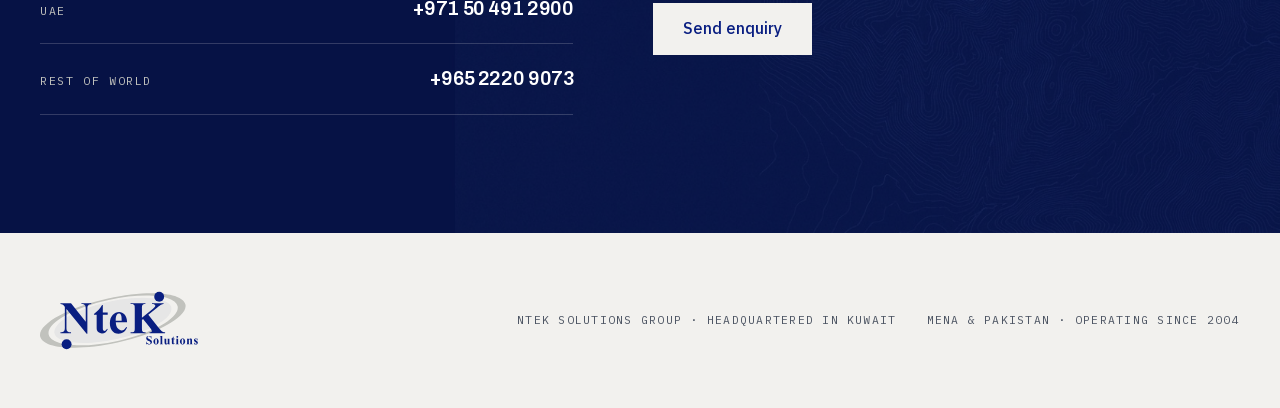
==== commit 6e5f5bc8: "feat(options): imagery layer — relief, contour texture, nine service marks Both options shipped with" ====
--- a/options/option-b/index.html
+++ b/options/option-b/index.html
@@ -8,6 +8,64 @@
 <link rel="stylesheet" href="style.css">
 </head>
 <body>
+
+<svg xmlns="http://www.w3.org/2000/svg" class="sprite" aria-hidden="true" focusable="false">
+<!-- NteK service-line marks. Technical drafting register: 24×24 grid,
+     1.4 stroke, round caps/joins, no fills, no colour of their own —
+     they inherit currentColor so the same sprite serves white and navy. -->
+
+  <symbol id="i-01" viewBox="0 0 24 24"><!-- Field Engineering — deployed position -->
+    <path d="M12 20.8c3.9-4.4 6-7.6 6-10a6 6 0 1 0-12 0c0 2.4 2.1 5.6 6 10z"/>
+    <circle cx="12" cy="10.6" r="2.3"/>
+  </symbol>
+
+  <symbol id="i-02" viewBox="0 0 24 24"><!-- Infrastructure — rack units -->
+    <rect x="3.6" y="4" width="16.8" height="4.6" rx="1.1"/>
+    <rect x="3.6" y="9.7" width="16.8" height="4.6" rx="1.1"/>
+    <rect x="3.6" y="15.4" width="16.8" height="4.6" rx="1.1"/>
+    <path d="M6.6 6.3h.01M6.6 12h.01M6.6 17.7h.01"/>
+  </symbol>
+
+  <symbol id="i-03" viewBox="0 0 24 24"><!-- On-Demand Support — response window -->
+    <circle cx="12" cy="12" r="8.2"/>
+    <path d="M12 7.1V12l3.5 2.1"/>
+  </symbol>
+
+  <symbol id="i-04" viewBox="0 0 24 24"><!-- Managed IT — estate under management -->
+    <rect x="4" y="4" width="16" height="16" rx="2.2"/>
+    <circle cx="12" cy="12" r="3"/>
+    <path d="M12 4v2M12 18v2M4 12h2M18 12h2"/>
+  </symbol>
+
+  <symbol id="i-05" viewBox="0 0 24 24"><!-- Managed Cloud — cloud with a node -->
+    <path d="M7.6 18.4a4.4 4.4 0 0 1-.4-8.78 5.4 5.4 0 0 1 10.4 1.08 3.85 3.85 0 0 1-.4 7.7z"/>
+    <circle cx="12.2" cy="13.4" r="1.6"/>
+  </symbol>
+
+  <symbol id="i-06" viewBox="0 0 24 24"><!-- Oracle DBA — database -->
+    <ellipse cx="12" cy="6.4" rx="6.9" ry="2.8"/>
+    <path d="M5.1 6.4v11.2c0 1.55 3.09 2.8 6.9 2.8s6.9-1.25 6.9-2.8V6.4"/>
+    <path d="M5.1 12c0 1.55 3.09 2.8 6.9 2.8s6.9-1.25 6.9-2.8"/>
+  </symbol>
+
+  <symbol id="i-07" viewBox="0 0 24 24"><!-- DRaaS — recovery from cloud -->
+    <path d="M7.6 15.6a4.4 4.4 0 0 1-.4-8.78 5.4 5.4 0 0 1 10.4 1.08 3.85 3.85 0 0 1-.4 7.7"/>
+    <path d="M12 11.6v8.2M9.3 17.1L12 19.8l2.7-2.7"/>
+  </symbol>
+
+  <symbol id="i-08" viewBox="0 0 24 24"><!-- On-Premise Backup — local appliance -->
+    <rect x="3" y="6.6" width="18" height="10.8" rx="2.1"/>
+    <path d="M3 12.4h18"/>
+    <path d="M6.4 15.2h4.2"/>
+    <path d="M17.3 9.4h.01"/>
+  </symbol>
+
+  <symbol id="i-09" viewBox="0 0 24 24"><!-- Software Solutions — built to fit -->
+    <path d="M9.2 8.4L5.4 12l3.8 3.6M14.8 8.4L18.6 12l-3.8 3.6"/>
+    <path d="M13.1 6.3l-2.2 11.4"/>
+  </symbol>
+
+</svg>
 
 <!-- ====================================================== bone header -- -->
 <header class="bar" id="top">
@@ -31,6 +89,7 @@
 
 <!-- ============================================================= hero -- -->
 <section class="hero">
+  <div class="relief relief--hero" aria-hidden="true"></div>
   <div class="shell">
     <span class="mono">Managed IT · MENA &amp; Pakistan · Since 2004</span>
     <h1>Fourteen countries. One operator. <span class="dim">No subcontractors.</span></h1>
@@ -77,6 +136,7 @@
 
 <!-- ======================================================== expertise -- -->
 <section class="section" id="expertise">
+  <div class="contour" aria-hidden="true"></div>
   <div class="shell">
     <div class="section__head">
       <div class="reveal">
@@ -93,55 +153,55 @@
     <div class="lines">
       <a class="line reveal" href="#contact">
         <span class="line__idx">01</span>
-        <span class="line__name">Field Engineering</span>
+        <span class="line__name"><svg class="ico" viewBox="0 0 24 24" aria-hidden="true"><use href="#i-01"/></svg><span>Field Engineering</span></span>
         <span class="line__desc">L1–L3 engineers deployable across the coverage region within one to two hours of notice.</span>
         <span class="line__tier">Field &amp; infrastructure</span>
       </a>
       <a class="line reveal" href="#contact">
         <span class="line__idx">02</span>
-        <span class="line__name">Infrastructure Services</span>
+        <span class="line__name"><svg class="ico" viewBox="0 0 24 24" aria-hidden="true"><use href="#i-02"/></svg><span>Infrastructure Services</span></span>
         <span class="line__desc">Design, build and migration work. Over 70 infrastructure projects delivered to date.</span>
         <span class="line__tier">Field &amp; infrastructure</span>
       </a>
       <a class="line reveal" href="#contact">
         <span class="line__idx">03</span>
-        <span class="line__name">On-Demand Support</span>
+        <span class="line__name"><svg class="ico" viewBox="0 0 24 24" aria-hidden="true"><use href="#i-03"/></svg><span>On-Demand Support</span></span>
         <span class="line__desc">Qualified IT resource supplied on demand, anywhere inside the coverage region.</span>
         <span class="line__tier">Field &amp; infrastructure</span>
       </a>
       <a class="line reveal" href="#contact">
         <span class="line__idx">04</span>
-        <span class="line__name">Managed IT Services</span>
+        <span class="line__name"><svg class="ico" viewBox="0 0 24 24" aria-hidden="true"><use href="#i-04"/></svg><span>Managed IT Services</span></span>
         <span class="line__desc">Consolidated maintenance of your infrastructure under a single recurring fee.</span>
         <span class="line__tier">Managed operations</span>
       </a>
       <a class="line reveal" href="#contact">
         <span class="line__idx">05</span>
-        <span class="line__name">Managed Cloud Services</span>
+        <span class="line__name"><svg class="ico" viewBox="0 0 24 24" aria-hidden="true"><use href="#i-05"/></svg><span>Managed Cloud Services</span></span>
         <span class="line__desc">Servers, networks and cloud operations delivered as an AWS partner.</span>
         <span class="line__tier">Managed operations</span>
       </a>
       <a class="line reveal" href="#contact">
         <span class="line__idx">06</span>
-        <span class="line__name">Oracle DBA Services</span>
+        <span class="line__name"><svg class="ico" viewBox="0 0 24 24" aria-hidden="true"><use href="#i-06"/></svg><span>Oracle DBA Services</span></span>
         <span class="line__desc">Full remote and on-site database administration across the estate.</span>
         <span class="line__tier">Managed operations</span>
       </a>
       <a class="line reveal" href="#contact">
         <span class="line__idx">07</span>
-        <span class="line__name">Cloud Backup &amp; DRaaS</span>
+        <span class="line__name"><svg class="ico" viewBox="0 0 24 24" aria-hidden="true"><use href="#i-07"/></svg><span>Cloud Backup &amp; DRaaS</span></span>
         <span class="line__desc">Enterprise disaster recovery on Infrascale — failover to a second site, booting from appliance or cloud.</span>
         <span class="line__tier">Continuity &amp; applications</span>
       </a>
       <a class="line reveal" href="#contact">
         <span class="line__idx">08</span>
-        <span class="line__name">On-Premise Backup</span>
+        <span class="line__name"><svg class="ico" viewBox="0 0 24 24" aria-hidden="true"><use href="#i-08"/></svg><span>On-Premise Backup</span></span>
         <span class="line__desc">Backup and replication for physical and virtual workloads using Acronis, Doubletake and Nakivo.</span>
         <span class="line__tier">Continuity &amp; applications</span>
       </a>
       <a class="line reveal" href="#contact">
         <span class="line__idx">09</span>
-        <span class="line__name">Software Solutions</span>
+        <span class="line__name"><svg class="ico" viewBox="0 0 24 24" aria-hidden="true"><use href="#i-09"/></svg><span>Software Solutions</span></span>
         <span class="line__desc">Cost-effective systems for the day-to-day operational requirements of the business.</span>
         <span class="line__tier">Continuity &amp; applications</span>
       </a>
@@ -151,6 +211,7 @@
 
 <!-- ==================================================== coverage (bone) -- -->
 <section class="section section--bone" id="coverage">
+  <div class="contour" aria-hidden="true"></div>
   <div class="shell">
     <div class="section__head">
       <div class="reveal">
@@ -250,6 +311,7 @@
 
 <!-- ========================================================== contact -- -->
 <section class="section" id="contact">
+  <div class="relief" aria-hidden="true" style="opacity:.5"></div>
   <div class="shell">
     <div class="contact__layout">
       <div class="reveal">
--- a/options/option-b/style.css
+++ b/options/option-b/style.css
@@ -85,6 +85,36 @@
 .bar__cta:hover{background:var(--navy-deep)}
 .bar__toggle{display:none;margin-left:auto;background:none;border:0;padding:8px;cursor:pointer;color:var(--navy)}
 
+/* --------------------------------------------------------------- icons -- */
+.sprite{display:none}
+.ico{width:26px;height:26px;fill:none;stroke:currentColor;stroke-width:1.4;stroke-linecap:round;stroke-linejoin:round;flex:0 0 auto}
+
+/* ------------------------------------------------------------- imagery -- */
+/* Both source plates are dark. On the navy ground they are SCREENED, so the
+   near-black falls away entirely and only the lit contour ridges survive —
+   which is why the relief reads as navy topography rather than as a grey
+   photo pasted on top. On the bone section they are inverted and multiplied
+   instead. Two assets, four treatments, no stock and no synthetic imagery.  */
+.relief{
+  position:absolute;inset:0;pointer-events:none;z-index:0;
+  background:url('../../assets/img/relief.jpg') right center/cover no-repeat;
+  mix-blend-mode:screen;opacity:.9;
+}
+/* The source carries a verified tonal seam at ~44% width. The mask ramp is
+   deliberately laid straight across it, and the headline sits in the clear. */
+.relief--hero{
+  -webkit-mask-image:linear-gradient(90deg,transparent 14%,rgba(0,0,0,.45) 48%,#000 88%);
+          mask-image:linear-gradient(90deg,transparent 14%,rgba(0,0,0,.45) 48%,#000 88%);
+}
+.contour{
+  position:absolute;inset:0;pointer-events:none;z-index:0;
+  background:url('../../assets/img/contour.jpg') center/cover no-repeat;
+  mix-blend-mode:screen;opacity:.55;
+}
+.section--bone .contour{filter:invert(1) contrast(.72);mix-blend-mode:multiply;opacity:.45}
+.hero,.section,.foot{position:relative;isolation:isolate}
+.hero > .shell,.section > .shell{position:relative;z-index:1}
+
 /* ---------------------------------------------------------------- hero -- */
 .hero{padding:132px 0 96px}
 .hero h1{
@@ -125,8 +155,14 @@
 }
 .line:hover{background:rgba(230,230,230,.055);padding-inline:22px}
 .line__idx{font-family:'Plex Mono',monospace;font-size:.78rem;letter-spacing:.12em;color:var(--warm)}
-.line__name{font-family:'Archivo',sans-serif;font-weight:600;font-size:clamp(1.25rem,2.1vw,1.85rem);letter-spacing:-.028em;color:#fff;transition:transform .35s var(--ease)}
+.line__name{
+  display:flex;align-items:center;gap:16px;
+  font-family:'Archivo',sans-serif;font-weight:600;font-size:clamp(1.25rem,2.1vw,1.85rem);
+  letter-spacing:-.028em;color:#fff;transition:transform .35s var(--ease);
+}
+.line__name .ico{color:var(--warm);transition:color .35s var(--ease),transform .35s var(--ease)}
 .line:hover .line__name{transform:translateX(7px)}
+.line:hover .line__name .ico{color:#fff;transform:scale(1.08)}
 .line__desc{font-size:.98rem;color:var(--warm);max-width:58ch}
 .line__tier{
   justify-self:end;text-align:right;
